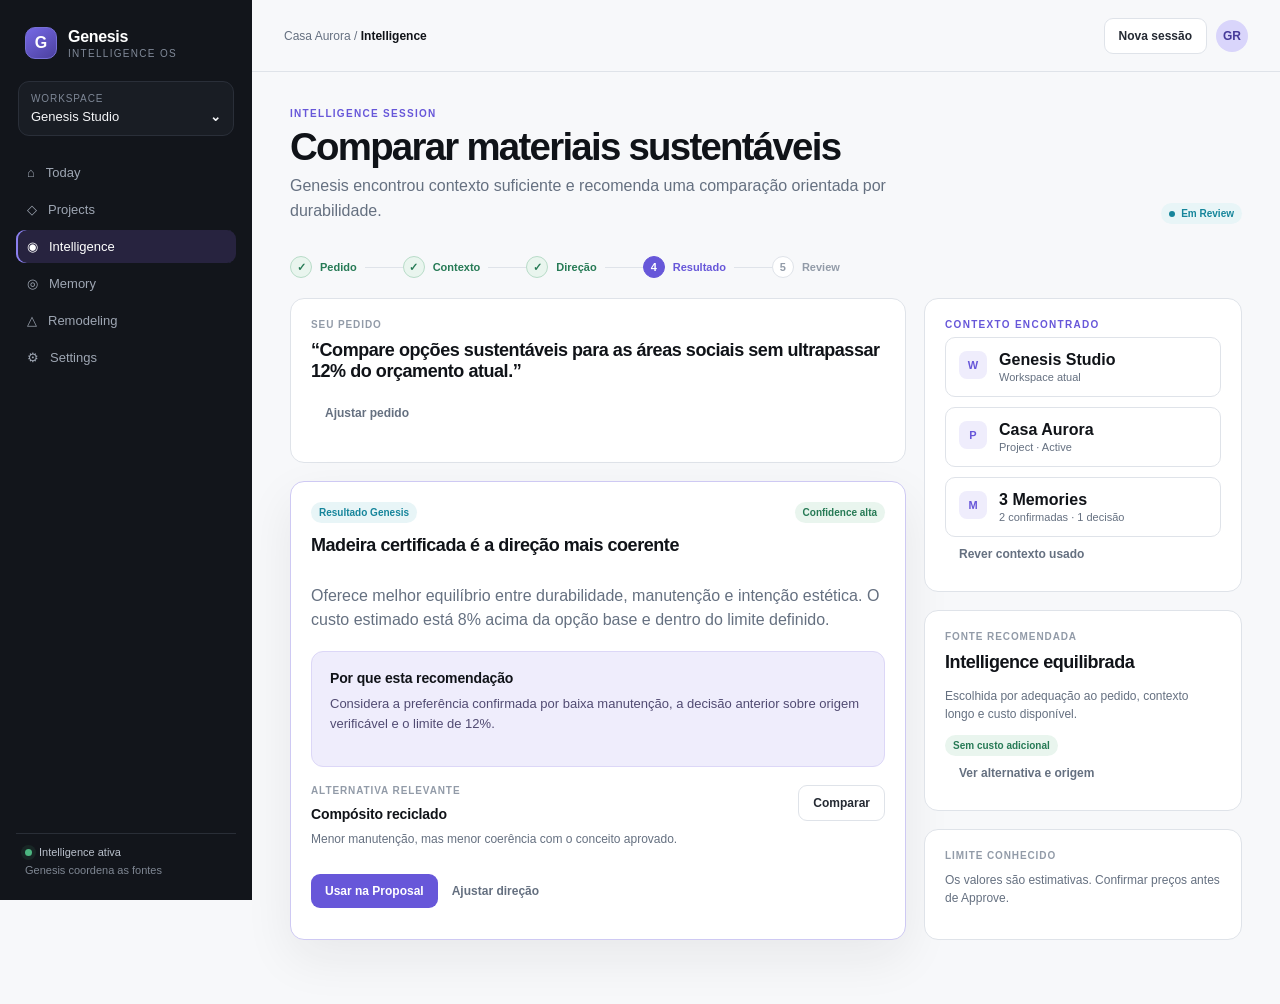
==== Assets/Mockups/Intelligence/index.html @ 0cf2ba68 "chore(release): conclui Genesis Foundation" ====
<!doctype html><html lang="pt"><head><meta charset="utf-8"><meta name="viewport" content="width=device-width,initial-scale=1"><title>Intelligence · Genesis</title><link rel="stylesheet" href="../styles.css"></head><body><a class="skip" href="#content">Ir para o conteúdo</a><div class="shell"><aside class="rail"><div class="brand"><div class="brand-mark">G</div><span><strong>Genesis</strong><small>Intelligence OS</small></span></div><div class="workspace"><small>Workspace</small><span>Genesis Studio <b>⌄</b></span></div><nav class="nav"><a href="../Dashboard/index.html">⌂ <span>Today</span></a><a href="../Projects/index.html">◇ <span>Projects</span></a><a class="active" href="../Intelligence/index.html">◉ <span>Intelligence</span></a><a href="../Memory/index.html">◎ <span>Memory</span></a><a href="../Remodeling/index.html">△ <span>Remodeling</span></a><a href="../Settings/index.html">⚙ <span>Settings</span></a></nav><div class="rail-foot"><span><i class="pulse"></i> Intelligence ativa</span>Genesis coordena as fontes</div></aside><main class="main"><header class="topbar"><div class="crumb">Casa Aurora / <strong>Intelligence</strong></div><div class="top-actions"><button class="button secondary">Nova sessão</button><span class="avatar">GR</span></div></header><div class="content" id="content"><div class="page-head"><div><p class="eyebrow">Intelligence Session</p><h1>Comparar materiais sustentáveis</h1><p class="lede">Genesis encontrou contexto suficiente e recomenda uma comparação orientada por durabilidade.</p></div><span class="badge cyan"><i class="dot"></i> Em Review</span></div><div class="steps"><div class="step done"><span>✓</span>Pedido</div><div class="step done"><span>✓</span>Contexto</div><div class="step done"><span>✓</span>Direção</div><div class="step active"><span>4</span>Resultado</div><div class="step"><span>5</span>Review</div></div><div class="grid two"><div class="grid"><section class="card"><p class="kicker">Seu pedido</p><h2>“Compare opções sustentáveis para as áreas sociais sem ultrapassar 12% do orçamento atual.”</h2><button class="button quiet">Ajustar pedido</button></section><section class="card focus"><div class="card-head"><div><span class="badge cyan">Resultado Genesis</span><h2 style="margin-top:12px">Madeira certificada é a direção mais coerente</h2></div><span class="badge green">Confidence alta</span></div><p class="lede">Oferece melhor equilíbrio entre durabilidade, manutenção e intenção estética. O custo estimado está 8% acima da opção base e dentro do limite definido.</p><div class="recommendation" style="margin-top:18px"><h3>Por que esta recomendação</h3><p>Considera a preferência confirmada por baixa manutenção, a decisão anterior sobre origem verificável e o limite de 12%.</p></div><div class="card-head" style="margin-top:18px"><div><p class="kicker">Alternativa relevante</p><h3>Compósito reciclado</h3><p class="meta">Menor manutenção, mas menor coerência com o conceito aprovado.</p></div><button class="button secondary">Comparar</button></div><button class="button">Usar na Proposal</button><button class="button quiet">Ajustar direção</button></section></div><aside class="grid"><section class="card"><p class="eyebrow">Contexto encontrado</p><div class="context-chain"><div class="context-item"><span class="context-icon">W</span><div><strong>Genesis Studio</strong><p>Workspace atual</p></div></div><div class="context-item"><span class="context-icon">P</span><div><strong>Casa Aurora</strong><p>Project · Active</p></div></div><div class="context-item"><span class="context-icon">M</span><div><strong>3 Memories</strong><p>2 confirmadas · 1 decisão</p></div></div></div><button class="button quiet">Rever contexto usado</button></section><section class="card"><p class="kicker">Fonte recomendada</p><h2>Intelligence equilibrada</h2><p class="meta">Escolhida por adequação ao pedido, contexto longo e custo disponível.</p><span class="badge green">Sem custo adicional</span><button class="button quiet">Ver alternativa e origem</button></section><section class="card"><p class="kicker">Limite conhecido</p><p class="meta">Os valores são estimativas. Confirmar preços antes de Approve.</p></section></aside></div></div></main></div></body></html>
---- Assets/Mockups/styles.css ----
:root {
  --ink: #101318;
  --ink-2: #252a33;
  --slate: #657080;
  --muted: #929ba8;
  --line: #dfe3e9;
  --soft: #eef1f5;
  --canvas: #f7f8fa;
  --white: #fff;
  --violet: #6757d9;
  --violet-soft: #efedfc;
  --cyan: #16859b;
  --cyan-soft: #e8f5f7;
  --green: #267a55;
  --green-soft: #e9f5ee;
  --amber: #a96713;
  --amber-soft: #fff4df;
  --red: #b64242;
  --red-soft: #fcecec;
  --shadow: 0 18px 50px rgba(22, 26, 34, .07);
  font-family: Inter, ui-sans-serif, -apple-system, BlinkMacSystemFont, "Segoe UI", sans-serif;
  color: var(--ink);
  background: var(--canvas);
}

* { box-sizing: border-box; }
body { margin: 0; background: var(--canvas); color: var(--ink); }
button, input, textarea, select { font: inherit; }
button, a { -webkit-tap-highlight-color: transparent; }
a { color: inherit; text-decoration: none; }
a:focus-visible, button:focus-visible, input:focus-visible, textarea:focus-visible, select:focus-visible {
  outline: 3px solid #8a7fec; outline-offset: 3px;
}
.skip { position: fixed; top: -60px; left: 16px; z-index: 99; padding: 10px 14px; background: var(--ink); color: white; border-radius: 8px; }
.skip:focus { top: 12px; }
.shell { min-height: 100vh; display: grid; grid-template-columns: 252px minmax(0, 1fr); }
.rail { position: sticky; top: 0; height: 100vh; padding: 22px 16px; background: #12151b; color: #d8dce4; display: flex; flex-direction: column; }
.brand { display: flex; align-items: center; gap: 11px; padding: 5px 9px 22px; }
.brand-mark { width: 32px; height: 32px; border: 1px solid #7770d7; border-radius: 10px; display: grid; place-items: center; color: white; background: linear-gradient(145deg, #7669e6, #4b409e); font-weight: 750; }
.brand strong { color: white; font-size: 16px; letter-spacing: -.02em; }
.brand small { display: block; margin-top: 2px; color: #818a99; font-size: 10px; text-transform: uppercase; letter-spacing: .13em; }
.workspace { margin: 0 2px 20px; padding: 11px 12px; border: 1px solid #2a2f39; background: #191d24; border-radius: 11px; }
.workspace small { display: block; color: #7e8796; font-size: 10px; text-transform: uppercase; letter-spacing: .09em; }
.workspace span { display: flex; align-items: center; justify-content: space-between; margin-top: 5px; color: #f5f6f8; font-size: 13px; }
.nav-label { padding: 8px 10px 6px; color: #686f7b; font-size: 10px; font-weight: 700; text-transform: uppercase; letter-spacing: .11em; }
.nav { display: grid; gap: 4px; }
.nav a { display: flex; gap: 11px; align-items: center; padding: 9px 11px; border-radius: 9px; color: #9ea6b3; font-size: 13px; }
.nav a:hover { background: #1b2028; color: white; }
.nav a.active { background: #27233f; color: white; box-shadow: inset 2px 0 #8b80ef; }
.nav svg { width: 17px; height: 17px; stroke: currentColor; fill: none; stroke-width: 1.7; }
.rail-foot { margin-top: auto; padding: 12px 9px 2px; border-top: 1px solid #292e37; color: #7f8793; font-size: 11px; }
.rail-foot span { display: flex; align-items: center; gap: 7px; margin-bottom: 6px; color: #b9c0cb; }
.pulse { width: 7px; height: 7px; border-radius: 50%; background: #4cb681; box-shadow: 0 0 0 4px rgba(76, 182, 129, .1); }
.main { min-width: 0; }
.topbar { height: 72px; padding: 0 32px; display: flex; align-items: center; justify-content: space-between; border-bottom: 1px solid var(--line); background: rgba(247,248,250,.92); backdrop-filter: blur(14px); position: sticky; top: 0; z-index: 10; }
.crumb { color: var(--slate); font-size: 12px; }
.crumb strong { color: var(--ink); }
.top-actions { display: flex; align-items: center; gap: 9px; }
.search-chip { border: 1px solid var(--line); background: white; border-radius: 9px; padding: 8px 11px; color: var(--slate); font-size: 12px; }
.avatar { width: 32px; height: 32px; border-radius: 50%; background: #d9d5fb; color: #463b9a; display: grid; place-items: center; font-weight: 700; font-size: 12px; }
.content { width: min(1260px, 100%); margin: 0 auto; padding: 36px 38px 64px; }
.page-head { display: flex; justify-content: space-between; align-items: flex-end; gap: 24px; margin-bottom: 28px; }
.eyebrow { margin: 0 0 7px; color: var(--violet); font-size: 10px; font-weight: 760; letter-spacing: .13em; text-transform: uppercase; }
h1, h2, h3, p { margin-top: 0; }
h1 { margin-bottom: 7px; font-size: clamp(28px, 3vw, 42px); line-height: 1.08; letter-spacing: -.045em; }
h2 { margin-bottom: 14px; font-size: 18px; letter-spacing: -.025em; }
h3 { margin-bottom: 8px; font-size: 14px; letter-spacing: -.01em; }
.lede { max-width: 650px; margin-bottom: 0; color: var(--slate); line-height: 1.55; }
.button { border: 0; border-radius: 9px; padding: 10px 14px; background: var(--violet); color: white; font-weight: 680; font-size: 12px; cursor: pointer; }
.button.secondary { background: white; color: var(--ink-2); border: 1px solid var(--line); }
.button.quiet { background: transparent; color: var(--slate); }
.button.danger { background: var(--red); }
.grid { display: grid; gap: 18px; }
.grid.two { grid-template-columns: minmax(0, 1.55fr) minmax(270px, .8fr); }
.grid.three { grid-template-columns: repeat(3, minmax(0, 1fr)); }
.card { background: var(--white); border: 1px solid var(--line); border-radius: 14px; padding: 20px; }
.card.focus { border-color: #cec9f3; box-shadow: var(--shadow); }
.card.tint { background: linear-gradient(145deg, #f7f5ff, #fff); }
.card-head { display: flex; justify-content: space-between; align-items: flex-start; gap: 16px; margin-bottom: 14px; }
.meta { color: var(--slate); font-size: 12px; line-height: 1.5; }
.kicker { color: var(--muted); font-size: 10px; font-weight: 720; text-transform: uppercase; letter-spacing: .09em; }
.badge { display: inline-flex; align-items: center; gap: 6px; padding: 5px 8px; border-radius: 999px; background: var(--soft); color: var(--slate); font-size: 10px; font-weight: 700; }
.badge.violet { background: var(--violet-soft); color: #5144b5; }
.badge.green { background: var(--green-soft); color: var(--green); }
.badge.amber { background: var(--amber-soft); color: var(--amber); }
.badge.red { background: var(--red-soft); color: var(--red); }
.badge.cyan { background: var(--cyan-soft); color: var(--cyan); }
.dot { width: 6px; height: 6px; background: currentColor; border-radius: 50%; }
.attention { display: grid; grid-template-columns: 6px 1fr auto; gap: 16px; align-items: center; padding: 16px 0; border-bottom: 1px solid var(--soft); }
.attention:last-child { border: 0; padding-bottom: 0; }
.attention-bar { width: 4px; height: 38px; background: var(--amber); border-radius: 6px; }
.attention h3 { margin: 0 0 3px; }
.attention p { margin: 0; color: var(--slate); font-size: 12px; }
.progress { height: 5px; background: var(--soft); border-radius: 10px; overflow: hidden; margin: 13px 0 9px; }
.progress span { display: block; height: 100%; background: linear-gradient(90deg, var(--violet), #8a7fea); border-radius: inherit; }
.project-card { display: flex; flex-direction: column; min-height: 260px; }
.project-card .next { margin-top: auto; padding-top: 14px; border-top: 1px solid var(--soft); }
.stats { display: flex; flex-wrap: wrap; gap: 14px; color: var(--slate); font-size: 11px; }
.stats strong { color: var(--ink); }
.timeline { list-style: none; margin: 0; padding: 0; }
.timeline li { position: relative; padding: 0 0 18px 22px; color: var(--slate); font-size: 12px; line-height: 1.45; }
.timeline li::before { content: ""; position: absolute; left: 3px; top: 5px; width: 7px; height: 7px; border-radius: 50%; background: var(--violet); }
.timeline li::after { content: ""; position: absolute; left: 6px; top: 15px; bottom: 2px; width: 1px; background: var(--line); }
.timeline li:last-child::after { display: none; }
.timeline strong { display: block; color: var(--ink-2); margin-bottom: 2px; }
.timeline time { color: var(--muted); font-size: 10px; }
.recommendation { padding: 18px; border-radius: 12px; background: var(--violet-soft); border: 1px solid #dcd7f7; }
.recommendation p { color: #514b72; font-size: 13px; line-height: 1.55; }
.steps { display: flex; align-items: center; overflow-x: auto; padding: 4px 0 20px; }
.step { min-width: 104px; display: flex; align-items: center; gap: 8px; color: var(--muted); font-size: 11px; font-weight: 700; }
.step::after { content: ""; width: 38px; height: 1px; background: var(--line); }
.step:last-child::after { display: none; }
.step span { width: 22px; height: 22px; border-radius: 50%; display: grid; place-items: center; border: 1px solid var(--line); background: white; }
.step.done { color: var(--green); }
.step.done span { background: var(--green-soft); border-color: #b8dcc8; }
.step.active { color: var(--violet); }
.step.active span { color: white; background: var(--violet); border-color: var(--violet); }
.context-chain { display: grid; gap: 10px; }
.context-item { display: flex; gap: 12px; align-items: flex-start; padding: 13px; border: 1px solid var(--line); border-radius: 10px; }
.context-icon { width: 28px; height: 28px; border-radius: 8px; display: grid; place-items: center; flex: 0 0 auto; background: var(--violet-soft); color: var(--violet); font-weight: 800; font-size: 11px; }
.context-item p { margin: 2px 0 0; color: var(--slate); font-size: 11px; }
.search-box { display: flex; align-items: center; gap: 10px; padding: 15px 16px; background: white; border: 1px solid var(--line); border-radius: 12px; margin-bottom: 16px; }
.search-box input { width: 100%; border: 0; outline: 0; color: var(--ink); font-size: 15px; }
.filters { display: flex; gap: 8px; flex-wrap: wrap; margin-bottom: 22px; }
.filter { border: 1px solid var(--line); background: white; color: var(--slate); border-radius: 999px; padding: 7px 10px; font-size: 11px; }
.memory-list { display: grid; gap: 12px; }
.memory { display: grid; grid-template-columns: 1fr auto; gap: 16px; padding: 18px; background: white; border: 1px solid var(--line); border-radius: 12px; }
.memory p { color: var(--slate); font-size: 12px; line-height: 1.5; margin-bottom: 8px; }
.source { display: flex; gap: 8px; color: var(--muted); font-size: 10px; }
.form-grid { display: grid; grid-template-columns: 1fr 1fr; gap: 14px; }
.field { display: grid; gap: 6px; }
.field.full { grid-column: 1 / -1; }
.field label { font-size: 11px; font-weight: 700; color: var(--ink-2); }
.field input, .field textarea, .field select { width: 100%; border: 1px solid var(--line); border-radius: 9px; background: white; padding: 10px 11px; color: var(--ink); }
.field textarea { min-height: 90px; resize: vertical; }
.setting { display: grid; grid-template-columns: 1fr auto; gap: 18px; align-items: center; padding: 17px 0; border-bottom: 1px solid var(--soft); }
.setting:last-child { border: 0; }
.setting p { margin: 3px 0 0; color: var(--slate); font-size: 12px; }
.toggle { width: 38px; height: 22px; border-radius: 999px; background: var(--violet); padding: 3px; }
.toggle::after { content: ""; display: block; width: 16px; height: 16px; margin-left: 16px; border-radius: 50%; background: white; }
.toggle.off { background: #c7ccd4; }
.toggle.off::after { margin-left: 0; }
.footer-note { margin-top: 28px; color: var(--muted); font-size: 10px; text-align: center; }

@media (max-width: 960px) {
  .shell { grid-template-columns: 76px minmax(0,1fr); }
  .rail { padding-inline: 10px; }
  .brand span:last-child, .workspace, .nav-label, .nav a span, .rail-foot { display: none; }
  .brand { justify-content: center; padding-inline: 0; }
  .nav a { justify-content: center; padding: 11px; }
  .grid.two, .grid.three { grid-template-columns: 1fr; }
  .project-card { min-height: 0; }
}

@media (max-width: 640px) {
  .shell { display: block; padding-bottom: 70px; }
  .rail { position: fixed; z-index: 30; top: auto; bottom: 0; width: 100%; height: 64px; padding: 7px 10px; flex-direction: row; }
  .brand, .workspace, .nav-label, .rail-foot { display: none; }
  .nav { width: 100%; grid-template-columns: repeat(5,1fr); }
  .nav a { display: grid; place-items: center; gap: 2px; padding: 5px 2px; font-size: 9px; }
  .nav a span { display: block; }
  .nav svg { width: 19px; height: 19px; }
  .topbar { height: 58px; padding: 0 18px; }
  .search-chip { display: none; }
  .content { padding: 26px 18px 42px; }
  .page-head { align-items: flex-start; flex-direction: column; }
  .form-grid { grid-template-columns: 1fr; }
  .field.full { grid-column: auto; }
  .attention { grid-template-columns: 5px 1fr; }
  .attention .button { grid-column: 2; justify-self: start; }
  .memory { grid-template-columns: 1fr; }
}
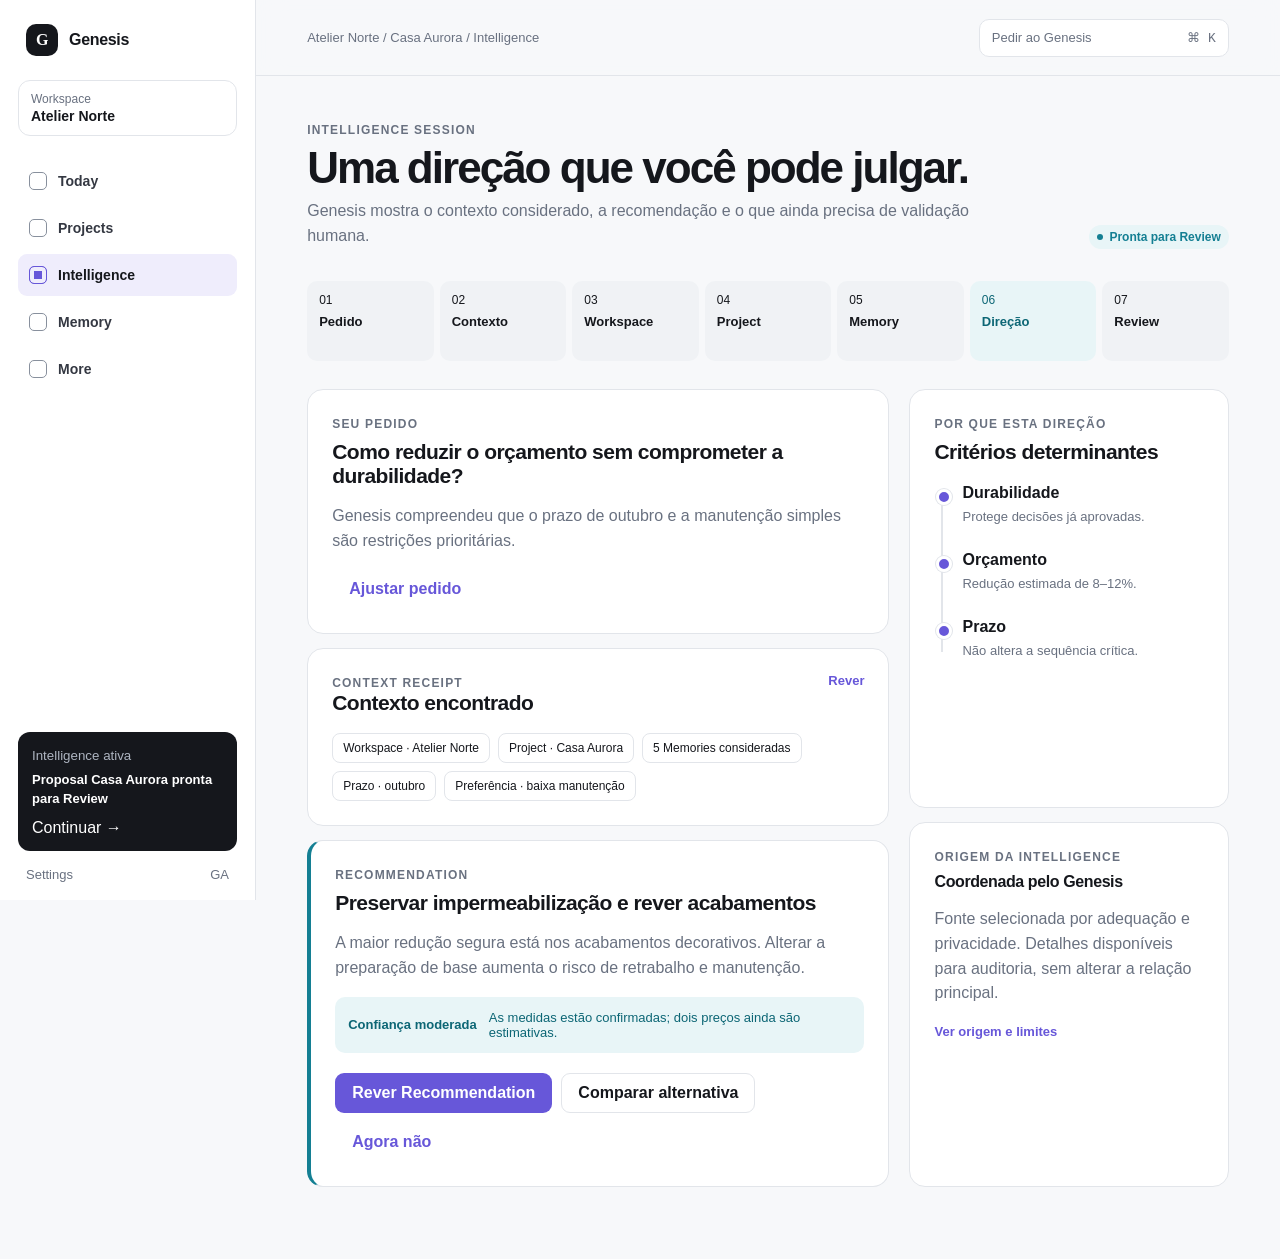
==== commit 4f542c3f: "docs(product): adiciona visão e protótipos da Product Experience" ====
--- a/Assets/Mockups/Intelligence/index.html
+++ b/Assets/Mockups/Intelligence/index.html
@@ -1 +1,3 @@
-<!doctype html><html lang="pt"><head><meta charset="utf-8"><meta name="viewport" content="width=device-width,initial-scale=1"><title>Intelligence · Genesis</title><link rel="stylesheet" href="../styles.css"></head><body><a class="skip" href="#content">Ir para o conteúdo</a><div class="shell"><aside class="rail"><div class="brand"><div class="brand-mark">G</div><span><strong>Genesis</strong><small>Intelligence OS</small></span></div><div class="workspace"><small>Workspace</small><span>Genesis Studio <b>⌄</b></span></div><nav class="nav"><a href="../Dashboard/index.html">⌂ <span>Today</span></a><a href="../Projects/index.html">◇ <span>Projects</span></a><a class="active" href="../Intelligence/index.html">◉ <span>Intelligence</span></a><a href="../Memory/index.html">◎ <span>Memory</span></a><a href="../Remodeling/index.html">△ <span>Remodeling</span></a><a href="../Settings/index.html">⚙ <span>Settings</span></a></nav><div class="rail-foot"><span><i class="pulse"></i> Intelligence ativa</span>Genesis coordena as fontes</div></aside><main class="main"><header class="topbar"><div class="crumb">Casa Aurora / <strong>Intelligence</strong></div><div class="top-actions"><button class="button secondary">Nova sessão</button><span class="avatar">GR</span></div></header><div class="content" id="content"><div class="page-head"><div><p class="eyebrow">Intelligence Session</p><h1>Comparar materiais sustentáveis</h1><p class="lede">Genesis encontrou contexto suficiente e recomenda uma comparação orientada por durabilidade.</p></div><span class="badge cyan"><i class="dot"></i> Em Review</span></div><div class="steps"><div class="step done"><span>✓</span>Pedido</div><div class="step done"><span>✓</span>Contexto</div><div class="step done"><span>✓</span>Direção</div><div class="step active"><span>4</span>Resultado</div><div class="step"><span>5</span>Review</div></div><div class="grid two"><div class="grid"><section class="card"><p class="kicker">Seu pedido</p><h2>“Compare opções sustentáveis para as áreas sociais sem ultrapassar 12% do orçamento atual.”</h2><button class="button quiet">Ajustar pedido</button></section><section class="card focus"><div class="card-head"><div><span class="badge cyan">Resultado Genesis</span><h2 style="margin-top:12px">Madeira certificada é a direção mais coerente</h2></div><span class="badge green">Confidence alta</span></div><p class="lede">Oferece melhor equilíbrio entre durabilidade, manutenção e intenção estética. O custo estimado está 8% acima da opção base e dentro do limite definido.</p><div class="recommendation" style="margin-top:18px"><h3>Por que esta recomendação</h3><p>Considera a preferência confirmada por baixa manutenção, a decisão anterior sobre origem verificável e o limite de 12%.</p></div><div class="card-head" style="margin-top:18px"><div><p class="kicker">Alternativa relevante</p><h3>Compósito reciclado</h3><p class="meta">Menor manutenção, mas menor coerência com o conceito aprovado.</p></div><button class="button secondary">Comparar</button></div><button class="button">Usar na Proposal</button><button class="button quiet">Ajustar direção</button></section></div><aside class="grid"><section class="card"><p class="eyebrow">Contexto encontrado</p><div class="context-chain"><div class="context-item"><span class="context-icon">W</span><div><strong>Genesis Studio</strong><p>Workspace atual</p></div></div><div class="context-item"><span class="context-icon">P</span><div><strong>Casa Aurora</strong><p>Project · Active</p></div></div><div class="context-item"><span class="context-icon">M</span><div><strong>3 Memories</strong><p>2 confirmadas · 1 decisão</p></div></div></div><button class="button quiet">Rever contexto usado</button></section><section class="card"><p class="kicker">Fonte recomendada</p><h2>Intelligence equilibrada</h2><p class="meta">Escolhida por adequação ao pedido, contexto longo e custo disponível.</p><span class="badge green">Sem custo adicional</span><button class="button quiet">Ver alternativa e origem</button></section><section class="card"><p class="kicker">Limite conhecido</p><p class="meta">Os valores são estimativas. Confirmar preços antes de Approve.</p></section></aside></div></div></main></div></body></html>
+<!doctype html><html lang="pt"><head><meta charset="utf-8"><meta name="viewport" content="width=device-width,initial-scale=1"><title>Intelligence · Genesis</title><link rel="stylesheet" href="../styles.css"></head><body><a class="skip" href="#content">Saltar para o conteúdo</a><div class="shell"><aside class="rail"><a class="brand" href="../CommandCenter/"><span class="mark">G</span><span>Genesis</span></a><div class="workspace"><small>Workspace</small><strong>Atelier Norte</strong></div><nav class="nav" aria-label="Navegação principal"><a href="../CommandCenter/"><span>Today</span></a><a href="../Projects/"><span>Projects</span></a><a class="active" href="#"><span>Intelligence</span></a><a href="../Memory/"><span>Memory</span></a><a href="#"><span>More</span></a></nav><div class="rail-focus"><small>Intelligence ativa</small><strong>Proposal Casa Aurora pronta para Review</strong><span>Continuar →</span></div><div class="rail-foot"><a href="../Settings/">Settings</a><span>GA</span></div></aside><main class="main"><header class="topbar"><span class="crumb">Atelier Norte / Casa Aurora / Intelligence</span><span class="command">Pedir ao Genesis <kbd>⌘ K</kbd></span></header><div class="content" id="content"><div class="page-head"><div><span class="eyebrow">Intelligence session</span><h1>Uma direção que você pode julgar.</h1><p>Genesis mostra o contexto considerado, a recomendação e o que ainda precisa de validação humana.</p></div><span class="badge intel">Pronta para Review</span></div>
+<div class="intelligence-flow" aria-label="Linha de confiança"><div class="flow-step"><span>01</span><strong>Pedido</strong></div><div class="flow-step"><span>02</span><strong>Contexto</strong></div><div class="flow-step"><span>03</span><strong>Workspace</strong></div><div class="flow-step"><span>04</span><strong>Project</strong></div><div class="flow-step"><span>05</span><strong>Memory</strong></div><div class="flow-step active"><span>06</span><strong>Direção</strong></div><div class="flow-step"><span>07</span><strong>Review</strong></div></div>
+<div class="grid cols-2"><div class="stack"><section class="surface"><span class="eyebrow">Seu pedido</span><h2 style="margin-top:8px">Como reduzir o orçamento sem comprometer a durabilidade?</h2><p>Genesis compreendeu que o prazo de outubro e a manutenção simples são restrições prioritárias.</p><button class="btn quiet">Ajustar pedido</button></section><section class="surface"><div class="section-head"><div><span class="eyebrow">Context receipt</span><h2>Contexto encontrado</h2></div><a href="#">Rever</a></div><div class="receipt"><span>Workspace · Atelier Norte</span><span>Project · Casa Aurora</span><span>5 Memories consideradas</span><span>Prazo · outubro</span><span>Preferência · baixa manutenção</span></div></section><section class="surface recommendation"><span class="eyebrow">Recommendation</span><h2 style="margin-top:8px">Preservar impermeabilização e rever acabamentos</h2><p>A maior redução segura está nos acabamentos decorativos. Alterar a preparação de base aumenta o risco de retrabalho e manutenção.</p><div class="confidence"><strong>Confiança moderada</strong><span>As medidas estão confirmadas; dois preços ainda são estimativas.</span></div><div class="actions"><button class="btn">Rever Recommendation</button><button class="btn secondary">Comparar alternativa</button><button class="btn quiet">Agora não</button></div></section></div><aside class="stack"><section class="surface"><span class="eyebrow">Por que esta direção</span><h2 style="margin-top:8px">Critérios determinantes</h2><div class="continuum" style="margin-top:20px"><article class="event"><strong>Durabilidade</strong><p>Protege decisões já aprovadas.</p></article><article class="event"><strong>Orçamento</strong><p>Redução estimada de 8–12%.</p></article><article class="event"><strong>Prazo</strong><p>Não altera a sequência crítica.</p></article></div></section><section class="surface"><span class="eyebrow">Origem da Intelligence</span><h3 style="margin-top:8px">Coordenada pelo Genesis</h3><p>Fonte selecionada por adequação e privacidade. Detalhes disponíveis para auditoria, sem alterar a relação principal.</p><a href="#" style="color:var(--violet);font-size:13px;font-weight:650">Ver origem e limites</a></section></aside></div></div></main></div></body></html>
--- a/Assets/Mockups/styles.css
+++ b/Assets/Mockups/styles.css
@@ -1,172 +1,192 @@
 :root {
-  --ink: #101318;
-  --ink-2: #252a33;
-  --slate: #657080;
-  --muted: #929ba8;
-  --line: #dfe3e9;
-  --soft: #eef1f5;
+  --ink: #15171c;
+  --ink-2: #343842;
+  --muted: #697180;
+  --line: #e2e5ea;
+  --soft: #f0f2f5;
   --canvas: #f7f8fa;
-  --white: #fff;
+  --surface: #ffffff;
   --violet: #6757d9;
+  --violet-dark: #5546c5;
   --violet-soft: #efedfc;
-  --cyan: #16859b;
+  --cyan: #147f93;
   --cyan-soft: #e8f5f7;
-  --green: #267a55;
-  --green-soft: #e9f5ee;
-  --amber: #a96713;
-  --amber-soft: #fff4df;
-  --red: #b64242;
-  --red-soft: #fcecec;
-  --shadow: 0 18px 50px rgba(22, 26, 34, .07);
+  --green: #247652;
+  --green-soft: #eaf6ef;
+  --amber: #9a6115;
+  --amber-soft: #fbf1df;
+  --red: #ad3f3f;
+  --red-soft: #fbecec;
+  --shadow: 0 16px 50px rgba(31, 35, 45, .07);
   font-family: Inter, ui-sans-serif, -apple-system, BlinkMacSystemFont, "Segoe UI", sans-serif;
   color: var(--ink);
   background: var(--canvas);
 }
 
 * { box-sizing: border-box; }
-body { margin: 0; background: var(--canvas); color: var(--ink); }
+body { margin: 0; min-width: 320px; background: var(--canvas); color: var(--ink); }
 button, input, textarea, select { font: inherit; }
 button, a { -webkit-tap-highlight-color: transparent; }
 a { color: inherit; text-decoration: none; }
-a:focus-visible, button:focus-visible, input:focus-visible, textarea:focus-visible, select:focus-visible {
-  outline: 3px solid #8a7fec; outline-offset: 3px;
-}
-.skip { position: fixed; top: -60px; left: 16px; z-index: 99; padding: 10px 14px; background: var(--ink); color: white; border-radius: 8px; }
+.skip { position: fixed; left: 16px; top: -80px; z-index: 20; padding: 10px 14px; border-radius: 8px; background: var(--ink); color: white; }
 .skip:focus { top: 12px; }
-.shell { min-height: 100vh; display: grid; grid-template-columns: 252px minmax(0, 1fr); }
-.rail { position: sticky; top: 0; height: 100vh; padding: 22px 16px; background: #12151b; color: #d8dce4; display: flex; flex-direction: column; }
-.brand { display: flex; align-items: center; gap: 11px; padding: 5px 9px 22px; }
-.brand-mark { width: 32px; height: 32px; border: 1px solid #7770d7; border-radius: 10px; display: grid; place-items: center; color: white; background: linear-gradient(145deg, #7669e6, #4b409e); font-weight: 750; }
-.brand strong { color: white; font-size: 16px; letter-spacing: -.02em; }
-.brand small { display: block; margin-top: 2px; color: #818a99; font-size: 10px; text-transform: uppercase; letter-spacing: .13em; }
-.workspace { margin: 0 2px 20px; padding: 11px 12px; border: 1px solid #2a2f39; background: #191d24; border-radius: 11px; }
-.workspace small { display: block; color: #7e8796; font-size: 10px; text-transform: uppercase; letter-spacing: .09em; }
-.workspace span { display: flex; align-items: center; justify-content: space-between; margin-top: 5px; color: #f5f6f8; font-size: 13px; }
-.nav-label { padding: 8px 10px 6px; color: #686f7b; font-size: 10px; font-weight: 700; text-transform: uppercase; letter-spacing: .11em; }
-.nav { display: grid; gap: 4px; }
-.nav a { display: flex; gap: 11px; align-items: center; padding: 9px 11px; border-radius: 9px; color: #9ea6b3; font-size: 13px; }
-.nav a:hover { background: #1b2028; color: white; }
-.nav a.active { background: #27233f; color: white; box-shadow: inset 2px 0 #8b80ef; }
-.nav svg { width: 17px; height: 17px; stroke: currentColor; fill: none; stroke-width: 1.7; }
-.rail-foot { margin-top: auto; padding: 12px 9px 2px; border-top: 1px solid #292e37; color: #7f8793; font-size: 11px; }
-.rail-foot span { display: flex; align-items: center; gap: 7px; margin-bottom: 6px; color: #b9c0cb; }
-.pulse { width: 7px; height: 7px; border-radius: 50%; background: #4cb681; box-shadow: 0 0 0 4px rgba(76, 182, 129, .1); }
+:focus-visible { outline: 3px solid rgba(103, 87, 217, .42); outline-offset: 3px; }
+
+.shell { min-height: 100vh; display: grid; grid-template-columns: 256px minmax(0, 1fr); }
+.rail { position: sticky; top: 0; height: 100vh; display: flex; flex-direction: column; padding: 24px 18px 18px; border-right: 1px solid var(--line); background: rgba(255,255,255,.92); }
+.brand { display: flex; gap: 11px; align-items: center; padding: 0 8px 24px; font-weight: 720; letter-spacing: -.02em; }
+.mark { width: 32px; height: 32px; display: grid; place-items: center; border-radius: 10px; color: white; background: var(--ink); font-family: Georgia, serif; }
+.workspace { display: grid; gap: 2px; margin-bottom: 24px; padding: 11px 12px; border: 1px solid var(--line); border-radius: 12px; background: var(--surface); }
+.workspace small, .meta, .eyebrow { color: var(--muted); font-size: 12px; }
+.workspace strong { font-size: 14px; }
+.nav { display: grid; gap: 5px; }
+.nav a { display: flex; align-items: center; gap: 11px; min-height: 42px; padding: 0 11px; border-radius: 9px; color: var(--ink-2); font-size: 14px; font-weight: 550; }
+.nav a::before { content: ""; width: 16px; height: 16px; border: 1.5px solid #88909d; border-radius: 5px; }
+.nav a.active { color: var(--ink); background: var(--violet-soft); }
+.nav a.active::before { border-color: var(--violet); background: var(--violet); box-shadow: inset 0 0 0 4px var(--violet-soft); }
+.rail-focus { margin-top: auto; padding: 14px; border-radius: 12px; background: var(--ink); color: white; }
+.rail-focus small { color: #aeb5c1; }
+.rail-focus strong { display: block; margin: 7px 0 10px; font-size: 13px; line-height: 1.45; }
+.rail-foot { display: flex; justify-content: space-between; padding: 16px 8px 0; color: var(--muted); font-size: 13px; }
+
 .main { min-width: 0; }
-.topbar { height: 72px; padding: 0 32px; display: flex; align-items: center; justify-content: space-between; border-bottom: 1px solid var(--line); background: rgba(247,248,250,.92); backdrop-filter: blur(14px); position: sticky; top: 0; z-index: 10; }
-.crumb { color: var(--slate); font-size: 12px; }
-.crumb strong { color: var(--ink); }
-.top-actions { display: flex; align-items: center; gap: 9px; }
-.search-chip { border: 1px solid var(--line); background: white; border-radius: 9px; padding: 8px 11px; color: var(--slate); font-size: 12px; }
-.avatar { width: 32px; height: 32px; border-radius: 50%; background: #d9d5fb; color: #463b9a; display: grid; place-items: center; font-weight: 700; font-size: 12px; }
-.content { width: min(1260px, 100%); margin: 0 auto; padding: 36px 38px 64px; }
-.page-head { display: flex; justify-content: space-between; align-items: flex-end; gap: 24px; margin-bottom: 28px; }
-.eyebrow { margin: 0 0 7px; color: var(--violet); font-size: 10px; font-weight: 760; letter-spacing: .13em; text-transform: uppercase; }
-h1, h2, h3, p { margin-top: 0; }
-h1 { margin-bottom: 7px; font-size: clamp(28px, 3vw, 42px); line-height: 1.08; letter-spacing: -.045em; }
-h2 { margin-bottom: 14px; font-size: 18px; letter-spacing: -.025em; }
-h3 { margin-bottom: 8px; font-size: 14px; letter-spacing: -.01em; }
-.lede { max-width: 650px; margin-bottom: 0; color: var(--slate); line-height: 1.55; }
-.button { border: 0; border-radius: 9px; padding: 10px 14px; background: var(--violet); color: white; font-weight: 680; font-size: 12px; cursor: pointer; }
-.button.secondary { background: white; color: var(--ink-2); border: 1px solid var(--line); }
-.button.quiet { background: transparent; color: var(--slate); }
-.button.danger { background: var(--red); }
-.grid { display: grid; gap: 18px; }
-.grid.two { grid-template-columns: minmax(0, 1.55fr) minmax(270px, .8fr); }
-.grid.three { grid-template-columns: repeat(3, minmax(0, 1fr)); }
-.card { background: var(--white); border: 1px solid var(--line); border-radius: 14px; padding: 20px; }
-.card.focus { border-color: #cec9f3; box-shadow: var(--shadow); }
-.card.tint { background: linear-gradient(145deg, #f7f5ff, #fff); }
-.card-head { display: flex; justify-content: space-between; align-items: flex-start; gap: 16px; margin-bottom: 14px; }
-.meta { color: var(--slate); font-size: 12px; line-height: 1.5; }
-.kicker { color: var(--muted); font-size: 10px; font-weight: 720; text-transform: uppercase; letter-spacing: .09em; }
-.badge { display: inline-flex; align-items: center; gap: 6px; padding: 5px 8px; border-radius: 999px; background: var(--soft); color: var(--slate); font-size: 10px; font-weight: 700; }
-.badge.violet { background: var(--violet-soft); color: #5144b5; }
-.badge.green { background: var(--green-soft); color: var(--green); }
-.badge.amber { background: var(--amber-soft); color: var(--amber); }
-.badge.red { background: var(--red-soft); color: var(--red); }
-.badge.cyan { background: var(--cyan-soft); color: var(--cyan); }
-.dot { width: 6px; height: 6px; background: currentColor; border-radius: 50%; }
-.attention { display: grid; grid-template-columns: 6px 1fr auto; gap: 16px; align-items: center; padding: 16px 0; border-bottom: 1px solid var(--soft); }
-.attention:last-child { border: 0; padding-bottom: 0; }
-.attention-bar { width: 4px; height: 38px; background: var(--amber); border-radius: 6px; }
-.attention h3 { margin: 0 0 3px; }
-.attention p { margin: 0; color: var(--slate); font-size: 12px; }
-.progress { height: 5px; background: var(--soft); border-radius: 10px; overflow: hidden; margin: 13px 0 9px; }
-.progress span { display: block; height: 100%; background: linear-gradient(90deg, var(--violet), #8a7fea); border-radius: inherit; }
-.project-card { display: flex; flex-direction: column; min-height: 260px; }
-.project-card .next { margin-top: auto; padding-top: 14px; border-top: 1px solid var(--soft); }
-.stats { display: flex; flex-wrap: wrap; gap: 14px; color: var(--slate); font-size: 11px; }
-.stats strong { color: var(--ink); }
-.timeline { list-style: none; margin: 0; padding: 0; }
-.timeline li { position: relative; padding: 0 0 18px 22px; color: var(--slate); font-size: 12px; line-height: 1.45; }
-.timeline li::before { content: ""; position: absolute; left: 3px; top: 5px; width: 7px; height: 7px; border-radius: 50%; background: var(--violet); }
-.timeline li::after { content: ""; position: absolute; left: 6px; top: 15px; bottom: 2px; width: 1px; background: var(--line); }
-.timeline li:last-child::after { display: none; }
-.timeline strong { display: block; color: var(--ink-2); margin-bottom: 2px; }
-.timeline time { color: var(--muted); font-size: 10px; }
-.recommendation { padding: 18px; border-radius: 12px; background: var(--violet-soft); border: 1px solid #dcd7f7; }
-.recommendation p { color: #514b72; font-size: 13px; line-height: 1.55; }
-.steps { display: flex; align-items: center; overflow-x: auto; padding: 4px 0 20px; }
-.step { min-width: 104px; display: flex; align-items: center; gap: 8px; color: var(--muted); font-size: 11px; font-weight: 700; }
-.step::after { content: ""; width: 38px; height: 1px; background: var(--line); }
-.step:last-child::after { display: none; }
-.step span { width: 22px; height: 22px; border-radius: 50%; display: grid; place-items: center; border: 1px solid var(--line); background: white; }
-.step.done { color: var(--green); }
-.step.done span { background: var(--green-soft); border-color: #b8dcc8; }
-.step.active { color: var(--violet); }
-.step.active span { color: white; background: var(--violet); border-color: var(--violet); }
-.context-chain { display: grid; gap: 10px; }
-.context-item { display: flex; gap: 12px; align-items: flex-start; padding: 13px; border: 1px solid var(--line); border-radius: 10px; }
-.context-icon { width: 28px; height: 28px; border-radius: 8px; display: grid; place-items: center; flex: 0 0 auto; background: var(--violet-soft); color: var(--violet); font-weight: 800; font-size: 11px; }
-.context-item p { margin: 2px 0 0; color: var(--slate); font-size: 11px; }
-.search-box { display: flex; align-items: center; gap: 10px; padding: 15px 16px; background: white; border: 1px solid var(--line); border-radius: 12px; margin-bottom: 16px; }
-.search-box input { width: 100%; border: 0; outline: 0; color: var(--ink); font-size: 15px; }
-.filters { display: flex; gap: 8px; flex-wrap: wrap; margin-bottom: 22px; }
-.filter { border: 1px solid var(--line); background: white; color: var(--slate); border-radius: 999px; padding: 7px 10px; font-size: 11px; }
-.memory-list { display: grid; gap: 12px; }
-.memory { display: grid; grid-template-columns: 1fr auto; gap: 16px; padding: 18px; background: white; border: 1px solid var(--line); border-radius: 12px; }
-.memory p { color: var(--slate); font-size: 12px; line-height: 1.5; margin-bottom: 8px; }
-.source { display: flex; gap: 8px; color: var(--muted); font-size: 10px; }
-.form-grid { display: grid; grid-template-columns: 1fr 1fr; gap: 14px; }
-.field { display: grid; gap: 6px; }
+.topbar { min-height: 76px; display: flex; align-items: center; justify-content: space-between; gap: 24px; padding: 15px clamp(24px, 4vw, 64px); border-bottom: 1px solid var(--line); background: rgba(247,248,250,.9); backdrop-filter: blur(14px); }
+.crumb { color: var(--muted); font-size: 13px; }
+.command { min-width: 250px; display: flex; justify-content: space-between; padding: 10px 12px; border: 1px solid var(--line); border-radius: 10px; background: var(--surface); color: var(--muted); font-size: 13px; }
+.content { width: min(1440px, 100%); margin: 0 auto; padding: 44px clamp(24px, 4vw, 64px) 72px; }
+.page-head { display: flex; justify-content: space-between; align-items: end; gap: 30px; margin-bottom: 32px; }
+.page-head h1 { margin: 7px 0 8px; font-size: clamp(30px, 4vw, 44px); line-height: 1.05; letter-spacing: -.045em; }
+.page-head p { max-width: 680px; margin: 0; color: var(--muted); line-height: 1.55; }
+.eyebrow { text-transform: uppercase; letter-spacing: .1em; font-weight: 700; }
+
+.grid { display: grid; gap: 20px; }
+.cols-2 { grid-template-columns: minmax(0, 1.55fr) minmax(280px, .85fr); }
+.cols-3 { grid-template-columns: repeat(3, minmax(0, 1fr)); }
+.stack { display: grid; gap: 14px; }
+.surface { padding: 24px; border: 1px solid var(--line); border-radius: 16px; background: var(--surface); }
+.surface.focus { padding: clamp(25px, 4vw, 40px); border-color: transparent; box-shadow: var(--shadow); }
+.surface h2, .surface h3 { margin: 0; letter-spacing: -.025em; }
+.surface h2 { font-size: 21px; }
+.surface h3 { font-size: 16px; }
+.surface p { color: var(--muted); line-height: 1.55; }
+.section-head { display: flex; justify-content: space-between; align-items: start; gap: 20px; margin-bottom: 18px; }
+.section-head a { color: var(--violet); font-size: 13px; font-weight: 650; }
+
+.btn { min-height: 40px; display: inline-flex; align-items: center; justify-content: center; gap: 8px; padding: 0 16px; border: 1px solid transparent; border-radius: 9px; background: var(--violet); color: white; font-weight: 650; cursor: pointer; }
+.btn:hover { background: var(--violet-dark); }
+.btn.secondary { border-color: var(--line); background: var(--surface); color: var(--ink); }
+.btn.quiet { background: transparent; color: var(--violet); }
+.actions { display: flex; flex-wrap: wrap; gap: 9px; margin-top: 20px; }
+.badge { display: inline-flex; align-items: center; gap: 6px; width: fit-content; padding: 5px 8px; border-radius: 999px; background: var(--soft); color: var(--ink-2); font-size: 12px; font-weight: 650; }
+.badge::before { content: ""; width: 6px; height: 6px; border-radius: 50%; background: #858d99; }
+.badge.attention { color: var(--amber); background: var(--amber-soft); }
+.badge.attention::before { background: var(--amber); }
+.badge.success { color: var(--green); background: var(--green-soft); }
+.badge.success::before { background: var(--green); }
+.badge.intel { color: var(--cyan); background: var(--cyan-soft); }
+.badge.intel::before { background: var(--cyan); }
+
+.brief { display: grid; gap: 18px; }
+.brief-copy { max-width: 780px; font-family: Georgia, "Times New Roman", serif; font-size: clamp(23px, 3vw, 33px); line-height: 1.32; letter-spacing: -.025em; }
+.attention { display: grid; grid-template-columns: 5px minmax(0,1fr) auto; gap: 16px; align-items: start; padding: 18px 0; border-top: 1px solid var(--line); }
+.attention:first-of-type { border-top: 0; }
+.attention .signal { width: 5px; height: 38px; border-radius: 4px; background: var(--amber); }
+.attention p { margin: 5px 0 0; font-size: 14px; }
+.attention time { color: var(--muted); font-size: 12px; }
+.progress { height: 6px; overflow: hidden; border-radius: 99px; background: var(--soft); }
+.progress span { display: block; height: 100%; border-radius: inherit; background: var(--violet); }
+.continuum { position: relative; display: grid; gap: 0; padding-left: 28px; }
+.continuum::before { content: ""; position: absolute; left: 7px; top: 9px; bottom: 9px; width: 2px; background: var(--line); }
+.event { position: relative; padding: 0 0 24px; }
+.event:last-child { padding-bottom: 0; }
+.event::before { content: ""; position: absolute; left: -26px; top: 5px; width: 10px; height: 10px; border: 3px solid var(--surface); border-radius: 50%; background: var(--violet); box-shadow: 0 0 0 1px var(--line); }
+.event p { margin: 5px 0 0; font-size: 13px; }
+
+.project-card { display: grid; gap: 18px; min-height: 250px; }
+.project-top { display: flex; justify-content: space-between; gap: 12px; }
+.project-card .purpose { min-height: 48px; }
+.facts { display: grid; grid-template-columns: repeat(3, 1fr); gap: 12px; }
+.fact small { display: block; color: var(--muted); font-size: 11px; }
+.fact strong { font-size: 13px; }
+.next { padding: 13px 14px; border-radius: 10px; background: var(--violet-soft); color: #4436a7; font-size: 13px; }
+
+.intelligence-flow { display: grid; grid-template-columns: repeat(7, minmax(100px, 1fr)); gap: 6px; align-items: stretch; margin: 20px 0 28px; }
+.flow-step { position: relative; min-height: 80px; padding: 12px; border-radius: 10px; background: var(--soft); font-size: 12px; }
+.flow-step.active { color: #0c6675; background: var(--cyan-soft); }
+.flow-step strong { display: block; margin-top: 7px; font-size: 13px; }
+.receipt { display: flex; flex-wrap: wrap; gap: 8px; }
+.receipt span { padding: 7px 10px; border: 1px solid var(--line); border-radius: 8px; font-size: 12px; }
+.recommendation { border-left: 4px solid var(--cyan); }
+.confidence { display: grid; grid-template-columns: auto 1fr; gap: 12px; align-items: center; padding: 13px; border-radius: 10px; background: var(--cyan-soft); color: #0c6675; font-size: 13px; }
+
+.search { width: 100%; display: flex; gap: 10px; padding: 13px 15px; border: 1px solid var(--line); border-radius: 12px; background: var(--surface); color: var(--muted); }
+.filters { display: flex; flex-wrap: wrap; gap: 8px; }
+.chip { padding: 7px 10px; border: 1px solid var(--line); border-radius: 999px; background: var(--surface); color: var(--ink-2); font-size: 12px; }
+.chip.active { border-color: #c9c2f2; background: var(--violet-soft); color: #4436a7; }
+.memory-card { position: relative; display: grid; gap: 13px; }
+.memory-card::before { content: ""; position: absolute; left: 0; top: 24px; bottom: 24px; width: 3px; border-radius: 3px; background: var(--cyan); }
+.memory-card > * { margin-left: 8px; }
+
+.journey { display: grid; grid-template-columns: repeat(9, 1fr); margin-bottom: 28px; }
+.journey-step { position: relative; padding-top: 27px; color: var(--muted); font-size: 11px; text-align: center; }
+.journey-step::before { content: ""; position: absolute; z-index: 1; top: 5px; left: calc(50% - 7px); width: 12px; height: 12px; border: 2px solid var(--surface); border-radius: 50%; background: #cbd0d8; box-shadow: 0 0 0 1px #cbd0d8; }
+.journey-step::after { content: ""; position: absolute; top: 12px; left: 0; right: 0; height: 2px; background: var(--line); }
+.journey-step:first-child::after { left: 50%; }
+.journey-step:last-child::after { right: 50%; }
+.journey-step.done::before { background: var(--green); box-shadow: 0 0 0 1px var(--green); }
+.journey-step.active { color: var(--ink); font-weight: 700; }
+.journey-step.active::before { background: var(--violet); box-shadow: 0 0 0 4px var(--violet-soft); }
+.form-grid { display: grid; grid-template-columns: repeat(2, minmax(0,1fr)); gap: 16px; }
+.field { display: grid; gap: 7px; }
 .field.full { grid-column: 1 / -1; }
-.field label { font-size: 11px; font-weight: 700; color: var(--ink-2); }
-.field input, .field textarea, .field select { width: 100%; border: 1px solid var(--line); border-radius: 9px; background: white; padding: 10px 11px; color: var(--ink); }
-.field textarea { min-height: 90px; resize: vertical; }
-.setting { display: grid; grid-template-columns: 1fr auto; gap: 18px; align-items: center; padding: 17px 0; border-bottom: 1px solid var(--soft); }
-.setting:last-child { border: 0; }
-.setting p { margin: 3px 0 0; color: var(--slate); font-size: 12px; }
-.toggle { width: 38px; height: 22px; border-radius: 999px; background: var(--violet); padding: 3px; }
-.toggle::after { content: ""; display: block; width: 16px; height: 16px; margin-left: 16px; border-radius: 50%; background: white; }
-.toggle.off { background: #c7ccd4; }
-.toggle.off::after { margin-left: 0; }
-.footer-note { margin-top: 28px; color: var(--muted); font-size: 10px; text-align: center; }
+.field label { font-size: 13px; font-weight: 650; }
+.field input, .field textarea, .field select { width: 100%; padding: 11px 12px; border: 1px solid #cfd4dc; border-radius: 9px; background: white; color: var(--ink); }
+.field textarea { min-height: 96px; resize: vertical; }
+.field small { color: var(--muted); }
 
-@media (max-width: 960px) {
-  .shell { grid-template-columns: 76px minmax(0,1fr); }
-  .rail { padding-inline: 10px; }
-  .brand span:last-child, .workspace, .nav-label, .nav a span, .rail-foot { display: none; }
+.settings-nav { display: grid; gap: 5px; }
+.settings-nav a { padding: 11px 12px; border-radius: 9px; font-size: 14px; }
+.settings-nav a.active { background: var(--violet-soft); color: #4436a7; font-weight: 650; }
+.setting-row { display: flex; justify-content: space-between; gap: 24px; padding: 18px 0; border-top: 1px solid var(--line); }
+.setting-row:first-of-type { border-top: 0; }
+.setting-row p { margin: 4px 0 0; font-size: 13px; }
+.toggle { width: 42px; height: 24px; flex: 0 0 auto; padding: 3px; border-radius: 99px; background: var(--violet); }
+.toggle::after { content: ""; display: block; width: 18px; height: 18px; margin-left: 18px; border-radius: 50%; background: white; }
+.health { display: flex; align-items: start; gap: 12px; padding: 14px; border-radius: 10px; background: var(--green-soft); color: var(--green); }
+.health strong { display: block; }
+.health small { color: #427c60; }
+
+@media (max-width: 1050px) {
+  .shell { grid-template-columns: 82px minmax(0, 1fr); }
+  .rail { padding-inline: 14px; }
+  .brand span:last-child, .workspace, .nav span, .rail-focus, .rail-foot span { display: none; }
   .brand { justify-content: center; padding-inline: 0; }
-  .nav a { justify-content: center; padding: 11px; }
-  .grid.two, .grid.three { grid-template-columns: 1fr; }
-  .project-card { min-height: 0; }
+  .nav a { justify-content: center; padding: 0; }
+  .cols-3 { grid-template-columns: repeat(2, minmax(0, 1fr)); }
+  .intelligence-flow { grid-template-columns: repeat(4, 1fr); }
 }
 
-@media (max-width: 640px) {
+@media (max-width: 720px) {
   .shell { display: block; padding-bottom: 70px; }
-  .rail { position: fixed; z-index: 30; top: auto; bottom: 0; width: 100%; height: 64px; padding: 7px 10px; flex-direction: row; }
-  .brand, .workspace, .nav-label, .rail-foot { display: none; }
-  .nav { width: 100%; grid-template-columns: repeat(5,1fr); }
-  .nav a { display: grid; place-items: center; gap: 2px; padding: 5px 2px; font-size: 9px; }
+  .rail { position: fixed; z-index: 10; top: auto; bottom: 0; width: 100%; height: 64px; display: block; padding: 8px 10px; border: 0; border-top: 1px solid var(--line); }
+  .brand, .workspace, .rail-focus, .rail-foot { display: none; }
+  .nav { grid-template-columns: repeat(5, 1fr); }
+  .nav a { min-height: 48px; gap: 4px; font-size: 10px; }
   .nav a span { display: block; }
-  .nav svg { width: 19px; height: 19px; }
-  .topbar { height: 58px; padding: 0 18px; }
-  .search-chip { display: none; }
-  .content { padding: 26px 18px 42px; }
-  .page-head { align-items: flex-start; flex-direction: column; }
-  .form-grid { grid-template-columns: 1fr; }
+  .nav a::before { display: none; }
+  .topbar { min-height: 60px; padding: 12px 18px; }
+  .command { min-width: 0; width: 42px; overflow: hidden; white-space: nowrap; }
+  .content { padding: 30px 18px 52px; }
+  .page-head { align-items: start; flex-direction: column; }
+  .cols-2, .cols-3, .form-grid { grid-template-columns: 1fr; }
   .field.full { grid-column: auto; }
-  .attention { grid-template-columns: 5px 1fr; }
-  .attention .button { grid-column: 2; justify-self: start; }
-  .memory { grid-template-columns: 1fr; }
+  .facts { grid-template-columns: repeat(2, 1fr); }
+  .intelligence-flow { grid-template-columns: repeat(2, 1fr); }
+  .journey { overflow-x: auto; grid-template-columns: repeat(9, 90px); padding-bottom: 10px; }
+  .attention { grid-template-columns: 5px minmax(0,1fr); }
+  .attention time { grid-column: 2; }
 }
+
+@media (prefers-reduced-motion: reduce) {
+  *, *::before, *::after { scroll-behavior: auto !important; transition: none !important; }
+}
